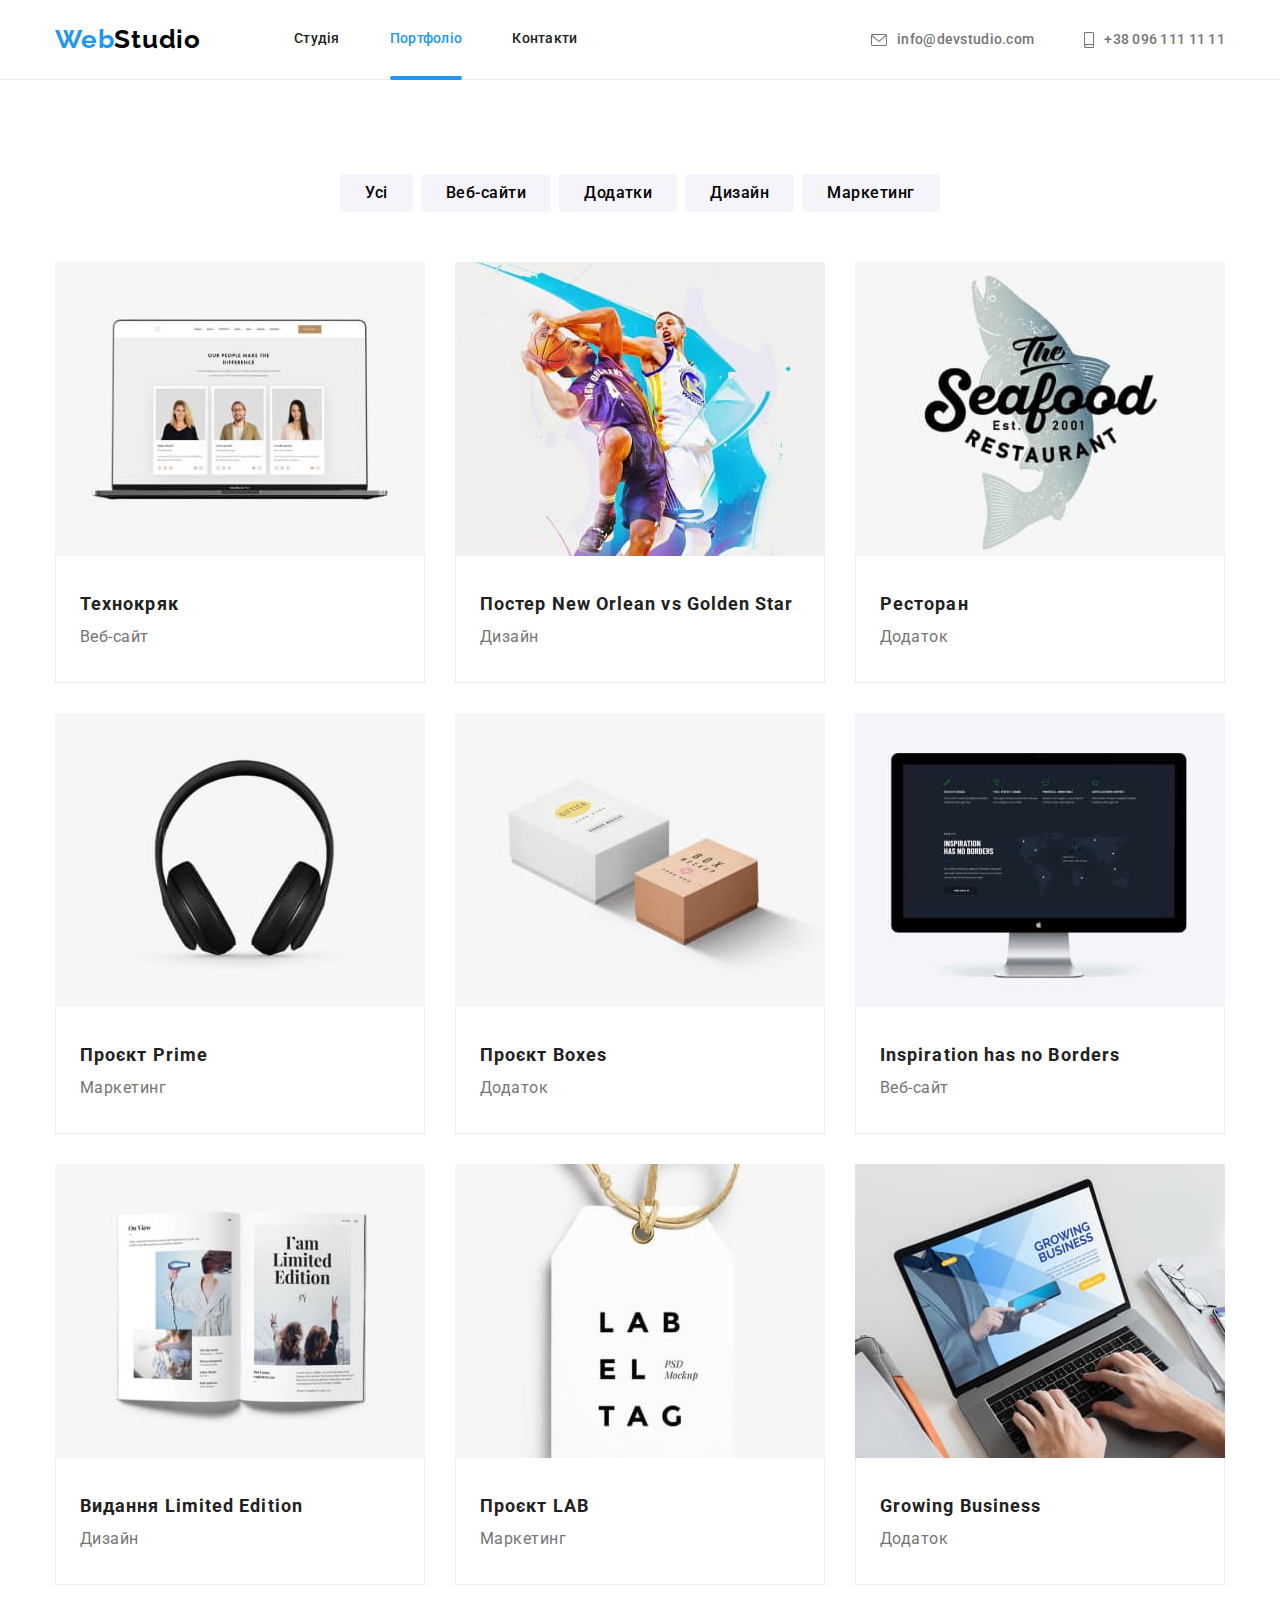
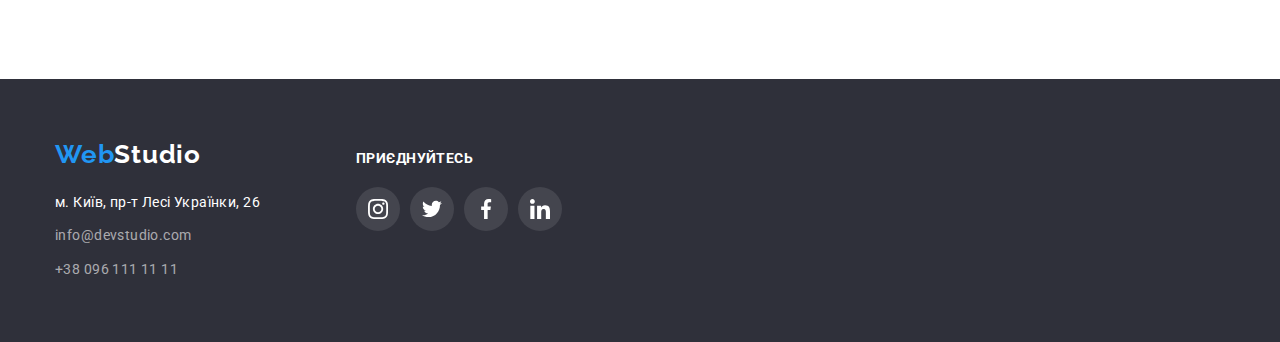
==== components/portfolio.html @ f5d1913b "fix clients svg, add forms to footer and modal, fix modal animation" ====
<!DOCTYPE html>
<html lang="ua">
  <head>
    <meta charset="UTF-8" />
    <meta http-equiv="X-UA-Compatible" content="IE=edge" />
    <meta name="viewport" content="width=device-width, initial-scale=1.0" />
    <link rel="preconnect" href="https://fonts.googleapis.com" />
    <link rel="preconnect" href="https://fonts.gstatic.com" crossorigin />
    <link
      href="https://fonts.googleapis.com/css2?family=Raleway:wght@700&family=Roboto:wght@400;500;700;900&display=swap"
      rel="stylesheet"
    />
    <link rel="stylesheet" href="../css/styles.css" />
    <title>Portfolio</title>
  </head>
  <body>
    <header class="header">
      <div class="container">
        <nav class="nav">
          <a href="../index.html" class="logo"><span class="logo__item">Web</span>Studio</a>
          <ul class="nav__list">
            <li class="nav__item">
              <a href="../index.html" class="nav__item-link">Студія</a>
            </li>
            <li class="nav__item">
              <a href="./portfolio.html" class="nav__item-link current">Портфоліо</a>
            </li>
            <li class="nav__item">
              <a href="" class="nav__item-link">Контакти</a>
            </li>
          </ul>
        </nav>
        <ul class="header__address-list">
          <li class="address-list__item">
            <a href="mailto:info@devstudio.com" class="address-list__link">
              <svg class="header__svg" width="16" height="12">
                <use href="../images/svg/sprite.svg#icon-mail"></use>
              </svg>
              info@devstudio.com</a
            >
          </li>
          <li class="address-list__item">
            <a href="tel:+380961111111" class="address-list__link">
              <svg class="header__svg" width="10" height="16">
                <use href="../images/svg/sprite.svg#icon-phone"></use>
              </svg>
              +38 096 111 11 11</a
            >
          </li>
        </ul>
      </div>
    </header>

    <main class="main">
      <section class="section portfolio">
        <div class="container">
          <h1 class="portfolio__title" style="display: none">Портфоліо</h1>
          <ul class="buttons-list">
            <li class="buttons-list__item">
              <button class="buttons-list__button" type="button">Усі</button>
            </li>
            <li class="buttons-list__item">
              <button class="buttons-list__button" type="button">Веб-сайти</button>
            </li>
            <li class="buttons-list__item">
              <button class="buttons-list__button" type="button">Додатки</button>
            </li>
            <li class="buttons-list__item">
              <button class="buttons-list__button" type="button">Дизайн</button>
            </li>
            <li class="buttons-list__item">
              <button class="buttons-list__button" type="button">Маркетинг</button>
            </li>
          </ul>

          <ul class="portfolio-list">
            <li class="portfolio-list__item">
              <a href="" class="portfolio-list__link">
                <div class="overlay-container">
                  <img src="../images/portfolio-1.jpg" alt="" class="portfolio-list__item-image" />
                  <div class="overlay">
                    <p class="overlay-text">
                      Ресурс пропонує комплексні пропозиції з різним рівнем функціоналу та сервісів.
                      Все це дозволить відвідувачу отримати вичерпні відомості про компанію чи
                      приватну особу.
                    </p>
                  </div>
                </div>

                <div class="item__footer">
                  <h2 class="portfolio-list__item-title">Технокряк</h2>
                  <p class="portfolio-list__item-text">Веб-сайт</p>
                </div>
              </a>
            </li>
            <li class="portfolio-list__item">
              <a href="" class="portfolio-list__link">
                <div class="overlay-container">
                  <img src="../images/portfolio-2.jpg" alt="" class="portfolio-list__item-image" />
                  <div class="overlay">
                    <p class="overlay-text">
                      Ресурс пропонує комплексні пропозиції з різним рівнем функціоналу та сервісів.
                      Все це дозволить відвідувачу отримати вичерпні відомості про компанію чи
                      приватну особу.
                    </p>
                  </div>
                </div>
                <div class="item__footer">
                  <h2 class="portfolio-list__item-title">Постер New Orlean vs Golden Star</h2>
                  <p class="portfolio-list__item-text">Дизайн</p>
                </div>
              </a>
            </li>
            <li class="portfolio-list__item">
              <a href="" class="portfolio-list__link">
                <div class="overlay-container">
                  <img src="../images/portfolio-3.jpg" alt="" class="portfolio-list__item-image" />
                  <div class="overlay">
                    <p class="overlay-text">
                      Ресурс пропонує комплексні пропозиції з різним рівнем функціоналу та сервісів.
                      Все це дозволить відвідувачу отримати вичерпні відомості про компанію чи
                      приватну особу.
                    </p>
                  </div>
                </div>
                <div class="item__footer">
                  <h2 class="portfolio-list__item-title">Ресторан</h2>
                  <p class="portfolio-list__item-text">Додаток</p>
                </div>
              </a>
            </li>
            <li class="portfolio-list__item">
              <a href="" class="portfolio-list__link">
                <div class="overlay-container">
                  <img src="../images/portfolio-4.jpg" alt="" class="portfolio-list__item-image" />
                  <div class="overlay">
                    <p class="overlay-text">
                      Ресурс пропонує комплексні пропозиції з різним рівнем функціоналу та сервісів.
                      Все це дозволить відвідувачу отримати вичерпні відомості про компанію чи
                      приватну особу.
                    </p>
                  </div>
                </div>
                <div class="item__footer">
                  <h2 class="portfolio-list__item-title">Проєкт Prime</h2>
                  <p class="portfolio-list__item-text">Маркетинг</p>
                </div>
              </a>
            </li>
            <li class="portfolio-list__item">
              <a href="" class="portfolio-list__link">
                <div class="overlay-container">
                  <img src="../images/portfolio-5.jpg" alt="" class="portfolio-list__item-image" />
                  <div class="overlay">
                    <p class="overlay-text">
                      Ресурс пропонує комплексні пропозиції з різним рівнем функціоналу та сервісів.
                      Все це дозволить відвідувачу отримати вичерпні відомості про компанію чи
                      приватну особу.
                    </p>
                  </div>
                </div>
                <div class="item__footer">
                  <h2 class="portfolio-list__item-title">Проєкт Boxes</h2>
                  <p class="portfolio-list__item-text">Додаток</p>
                </div>
              </a>
            </li>
            <li class="portfolio-list__item">
              <a href="" class="portfolio-list__link">
                <div class="overlay-container">
                  <img src="../images/portfolio-6.jpg" alt="" class="portfolio-list__item-image" />
                  <div class="overlay">
                    <p class="overlay-text">
                      Ресурс пропонує комплексні пропозиції з різним рівнем функціоналу та сервісів.
                      Все це дозволить відвідувачу отримати вичерпні відомості про компанію чи
                      приватну особу.
                    </p>
                  </div>
                </div>
                <div class="item__footer">
                  <h2 class="portfolio-list__item-title">Inspiration has no Borders</h2>
                  <p class="portfolio-list__item-text">Веб-сайт</p>
                </div>
              </a>
            </li>
            <li class="portfolio-list__item">
              <a href="" class="portfolio-list__link">
                <div class="overlay-container">
                  <img src="../images/portfolio-7.jpg" alt="" class="portfolio-list__item-image" />
                  <div class="overlay">
                    <p class="overlay-text">
                      Ресурс пропонує комплексні пропозиції з різним рівнем функціоналу та сервісів.
                      Все це дозволить відвідувачу отримати вичерпні відомості про компанію чи
                      приватну особу.
                    </p>
                  </div>
                </div>
                <div class="item__footer">
                  <h2 class="portfolio-list__item-title">Видання Limited Edition</h2>
                  <p class="portfolio-list__item-text">Дизайн</p>
                </div>
              </a>
            </li>
            <li class="portfolio-list__item">
              <a href="" class="portfolio-list__link">
                <div class="overlay-container">
                  <img src="../images/portfolio-8.jpg" alt="" class="portfolio-list__item-image" />
                  <div class="overlay">
                    <p class="overlay-text">
                      Ресурс пропонує комплексні пропозиції з різним рівнем функціоналу та сервісів.
                      Все це дозволить відвідувачу отримати вичерпні відомості про компанію чи
                      приватну особу.
                    </p>
                  </div>
                </div>
                <div class="item__footer">
                  <h2 class="portfolio-list__item-title">Проєкт LAB</h2>
                  <p class="portfolio-list__item-text">Маркетинг</p>
                </div>
              </a>
            </li>
            <li class="portfolio-list__item">
              <a href="" class="portfolio-list__link">
                <div class="overlay-container">
                  <img src="../images/portfolio-9.jpg" alt="" class="portfolio-list__item-image" />
                  <div class="overlay">
                    <p class="overlay-text">
                      Ресурс пропонує комплексні пропозиції з різним рівнем функціоналу та сервісів.
                      Все це дозволить відвідувачу отримати вичерпні відомості про компанію чи
                      приватну особу.
                    </p>
                  </div>
                </div>
                <div class="item__footer">
                  <h2 class="portfolio-list__item-title">Growing Business</h2>
                  <p class="portfolio-list__item-text">Додаток</p>
                </div>
              </a>
            </li>
          </ul>
        </div>
      </section>
    </main>

    <footer class="footer">
      <div class="container">
        <div class="left-side">
          <a href="../index.html" class="logo"><span class="logo__item">Web</span>Studio</a>
          <address class="address">
            <ul class="address__list">
              <li class="address__item">
                <a
                  href="https://goo.gl/maps/X68o6riRnLmYsrjX8"
                  class="address__item-link"
                  target="_blank"
                  >м. Київ, пр-т Лесі Українки, 26</a
                >
              </li>
              <li class="address__item">
                <a href="mailto:info@devstudio.com" class="address__item-link"
                  >info@devstudio.com</a
                >
              </li>
              <li class="address__item">
                <a href="tel:+380961111111" class="address__item-link">+38 096 111 11 11</a>
              </li>
            </ul>
          </address>
        </div>
        <div class="center">
          <p class="subtext">приєднуйтесь</p>
          <ul class="footer__links-list">
            <li class="footer__links-items">
              <a
                href="https://www.instagram.com/"
                class="footer__links-link flex-centered"
                target="_blank"
                rel="norefferer noopener"
              >
                <svg class="footer__link-svg" width="20" height="20">
                  <use href="../images/svg/sprite.svg#icon-instagram"></use>
                </svg>
              </a>
            </li>
            <li class="footer__links-items">
              <a
                href="https://twitter.com/"
                class="footer__links-link flex-centered"
                target="_blank"
                rel="norefferer noopener"
              >
                <svg class="footer__link-svg" width="20" height="20">
                  <use href="../images/svg/sprite.svg#icon-twitter"></use>
                </svg>
              </a>
            </li>
            <li class="footer__links-items">
              <a
                href="https://www.facebook.com/"
                class="footer__links-link flex-centered"
                target="_blank"
                rel="norefferer noopener"
              >
                <svg class="footer__link-svg" width="20" height="20">
                  <use href="../images/svg/sprite.svg#icon-facebook"></use>
                </svg>
              </a>
            </li>
            <li class="footer__links-items">
              <a
                href="https://www.linkedin.com/"
                class="footer__links-link flex-centered"
                target="_blank"
                rel="norefferer noopener"
              >
                <svg class="footer__link-svg" width="20" height="20">
                  <use href="../images/svg/sprite.svg#icon-linkedin"></use>
                </svg>
              </a>
            </li>
          </ul>
        </div>
      </div>
    </footer>
  </body>
</html>
---- css/styles.css ----
@import './extra/normilize.css';
@import './extra/variables.css';
@import './extra/extra-classes.css';
@import './extra/container.css';
@import './extra/section.css';
@import './components/header.css';
@import './components/footer.css';
@import './components/index.css';
@import './components/modal.css';
@import './components/portfolio.css';
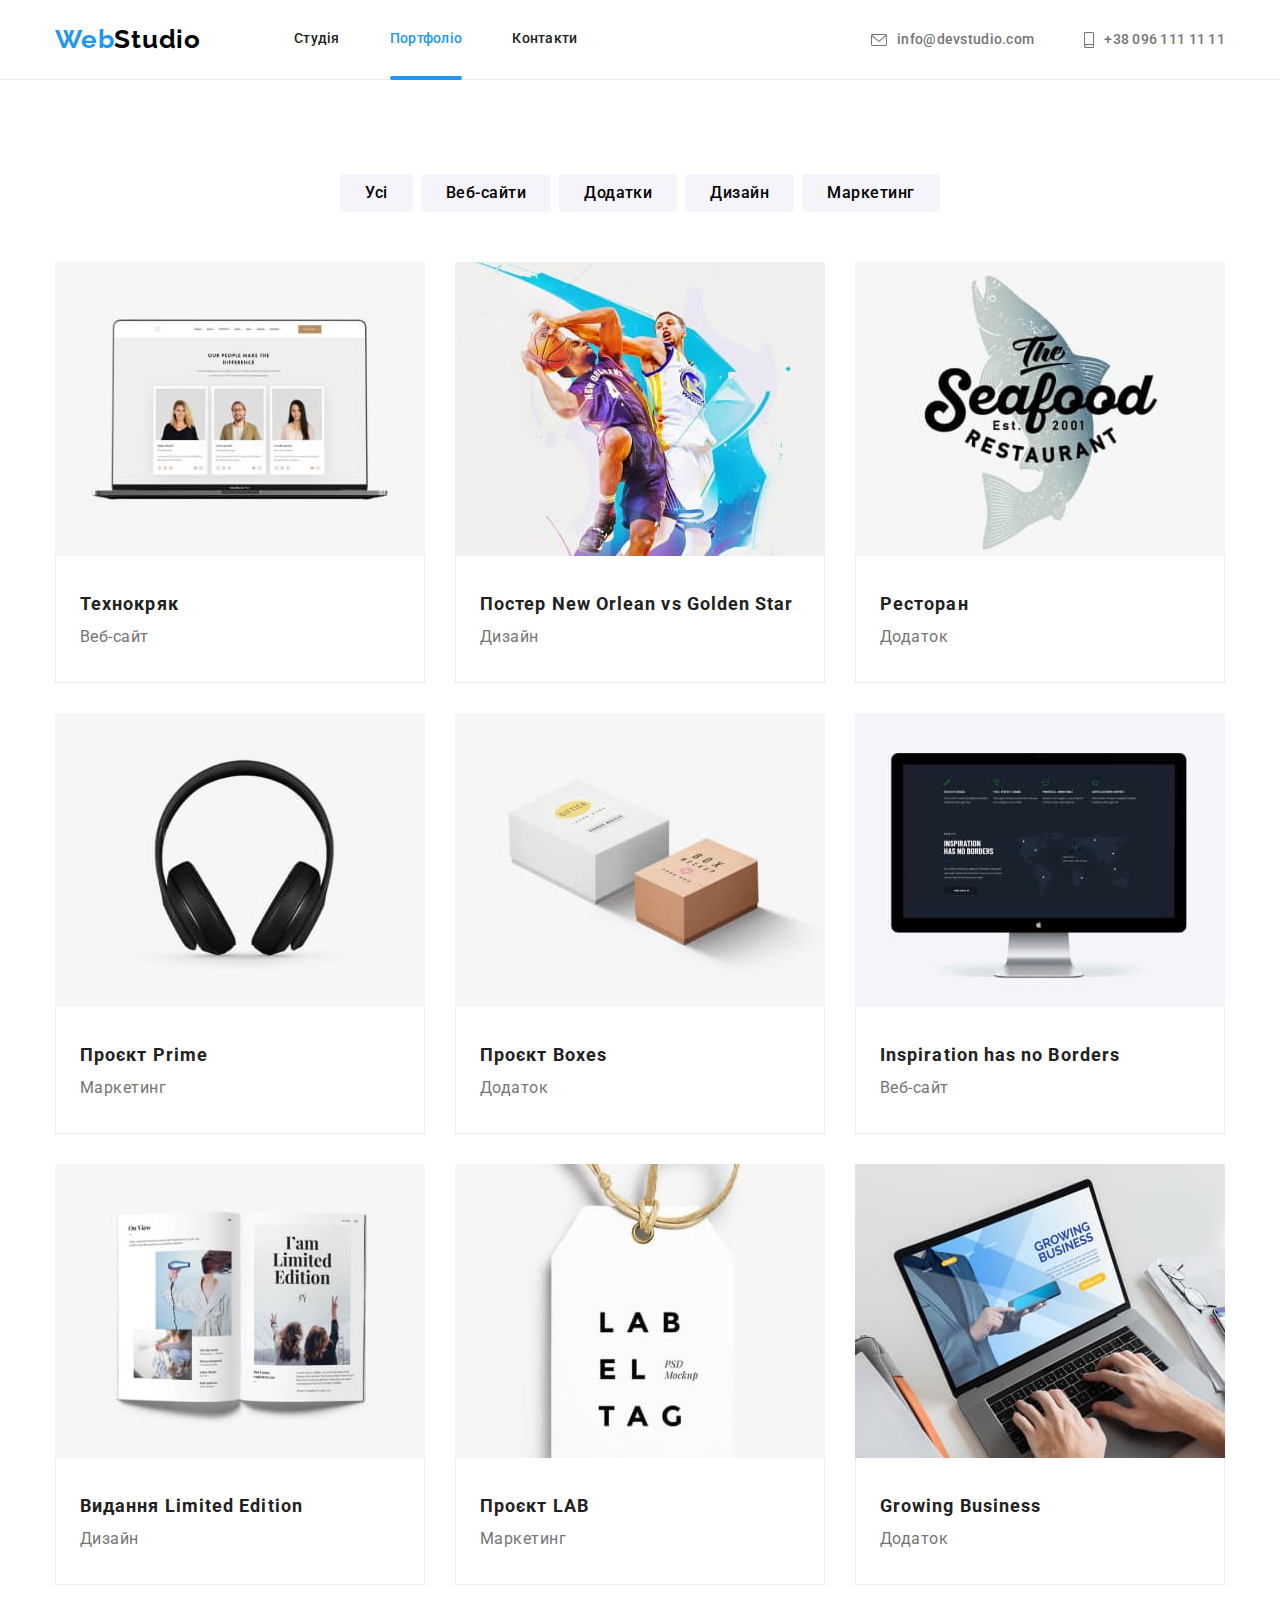
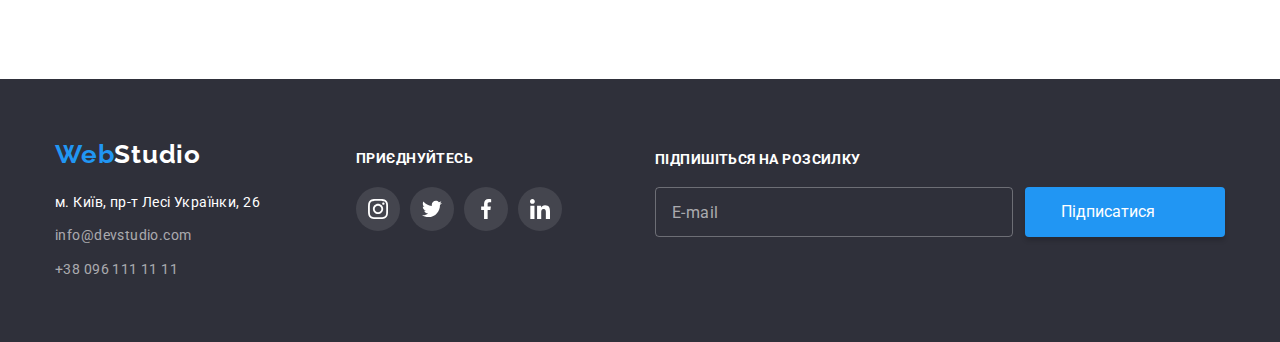
==== commit ee773609: "fix footer in portfolio and fix modsl inputs type" ====
--- a/components/portfolio.html
+++ b/components/portfolio.html
@@ -320,6 +320,18 @@
             </li>
           </ul>
         </div>
+        <div class="right-side">
+          <strong class="form-title">Підпишіться на розсилку</strong>
+          <form action="" class="footer-form flex-centered">
+            <input type="email" class="footer-form__input" placeholder="E-mail" />
+            <button class="footer-form__submit-btn flex-centered" type="submit">
+              Підписатися
+              <svg class="submit-btn__svg" width="24" height="24">
+                <use href="./images/svg/sprite.svg#icon-send"></use>
+              </svg>
+            </button>
+          </form>
+        </div>
       </div>
     </footer>
   </body>
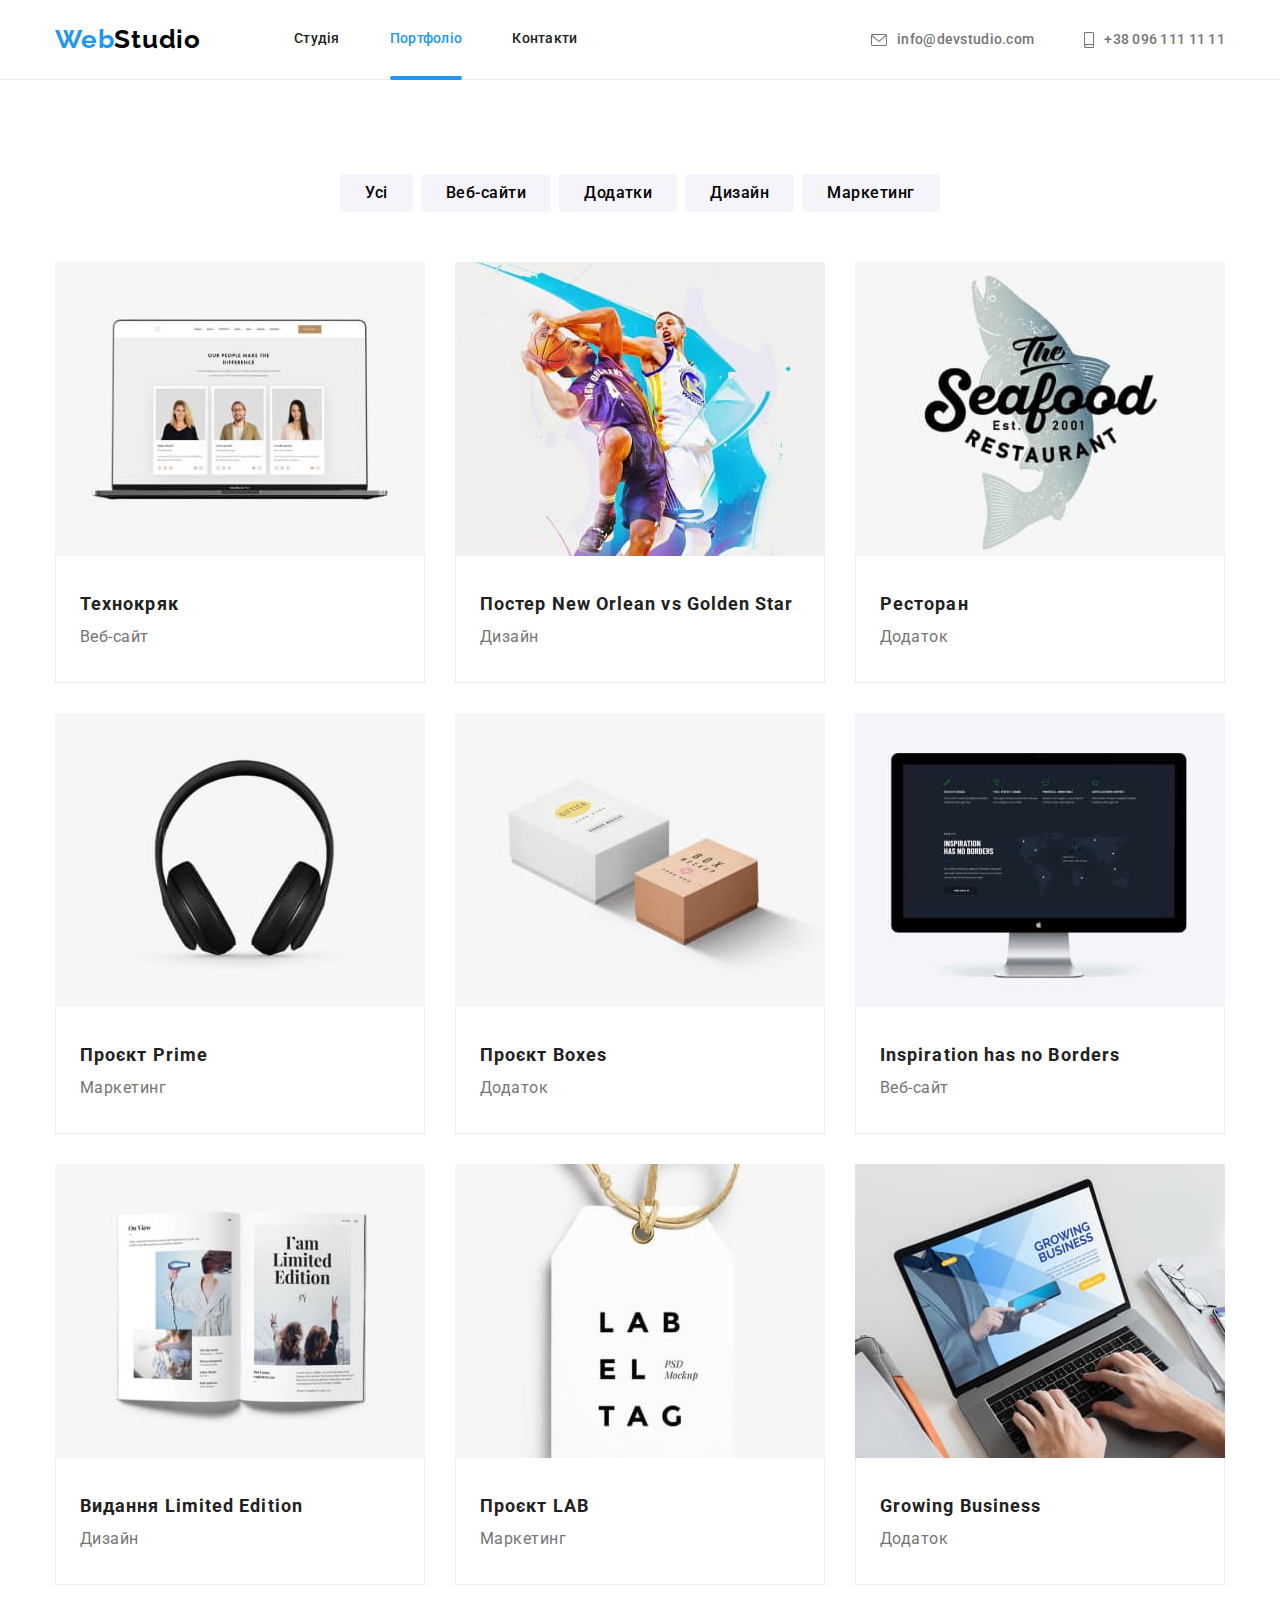
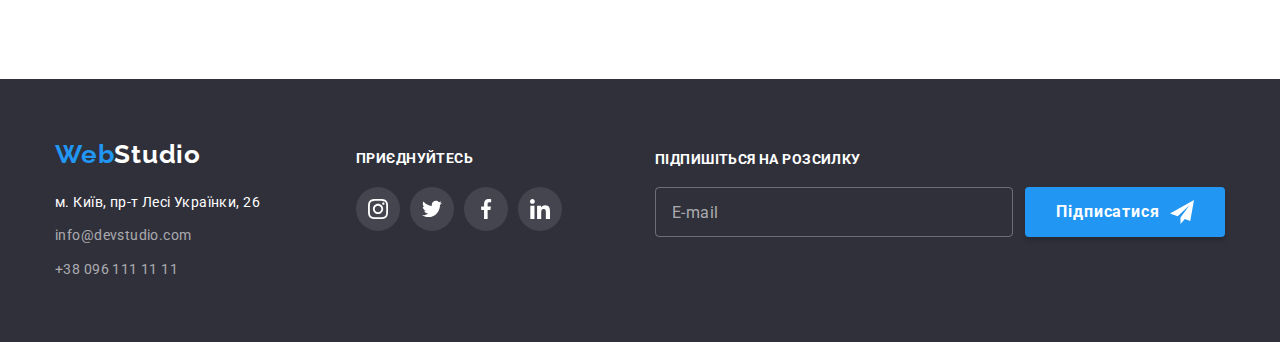
==== commit 7c44c187: "fix footer btn" ====
--- a/components/portfolio.html
+++ b/components/portfolio.html
@@ -327,7 +327,7 @@
             <button class="footer-form__submit-btn flex-centered" type="submit">
               Підписатися
               <svg class="submit-btn__svg" width="24" height="24">
-                <use href="./images/svg/sprite.svg#icon-send"></use>
+                <use href="../images/svg/sprite.svg#icon-send"></use>
               </svg>
             </button>
           </form>
